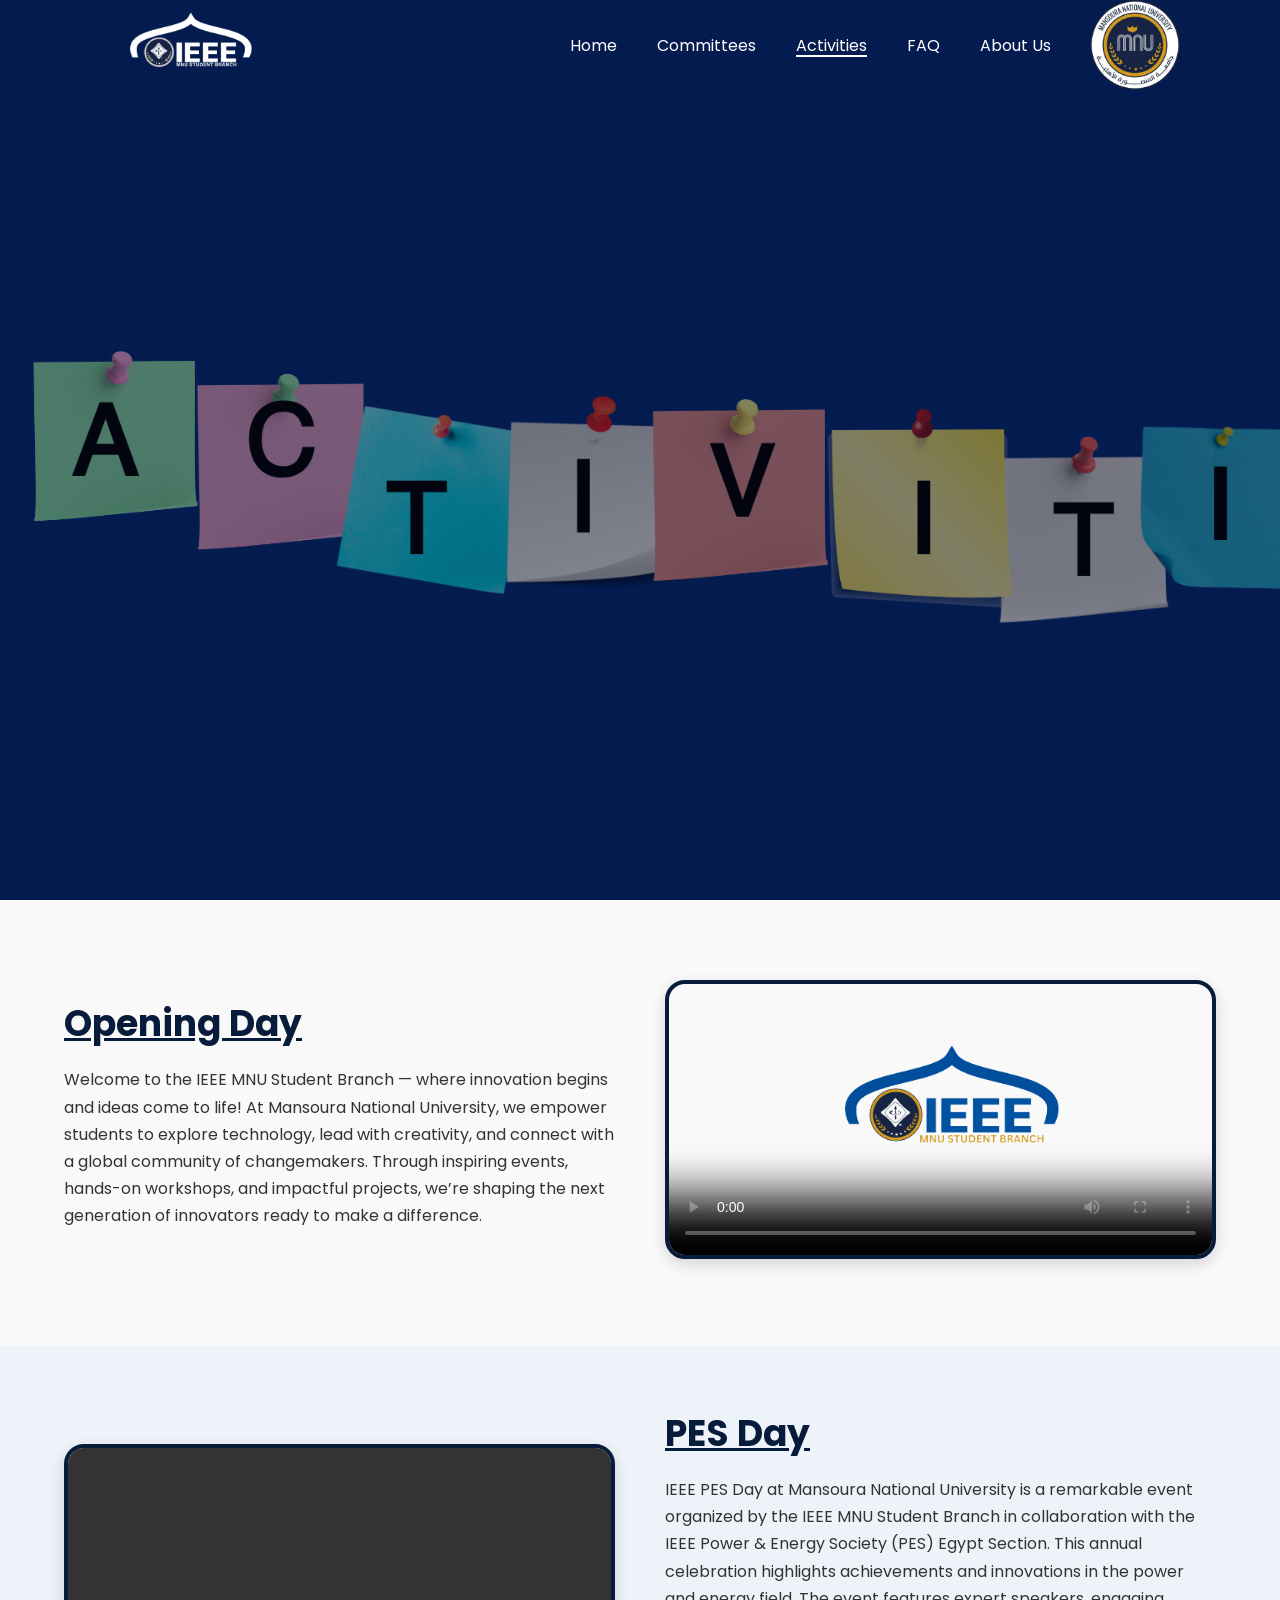
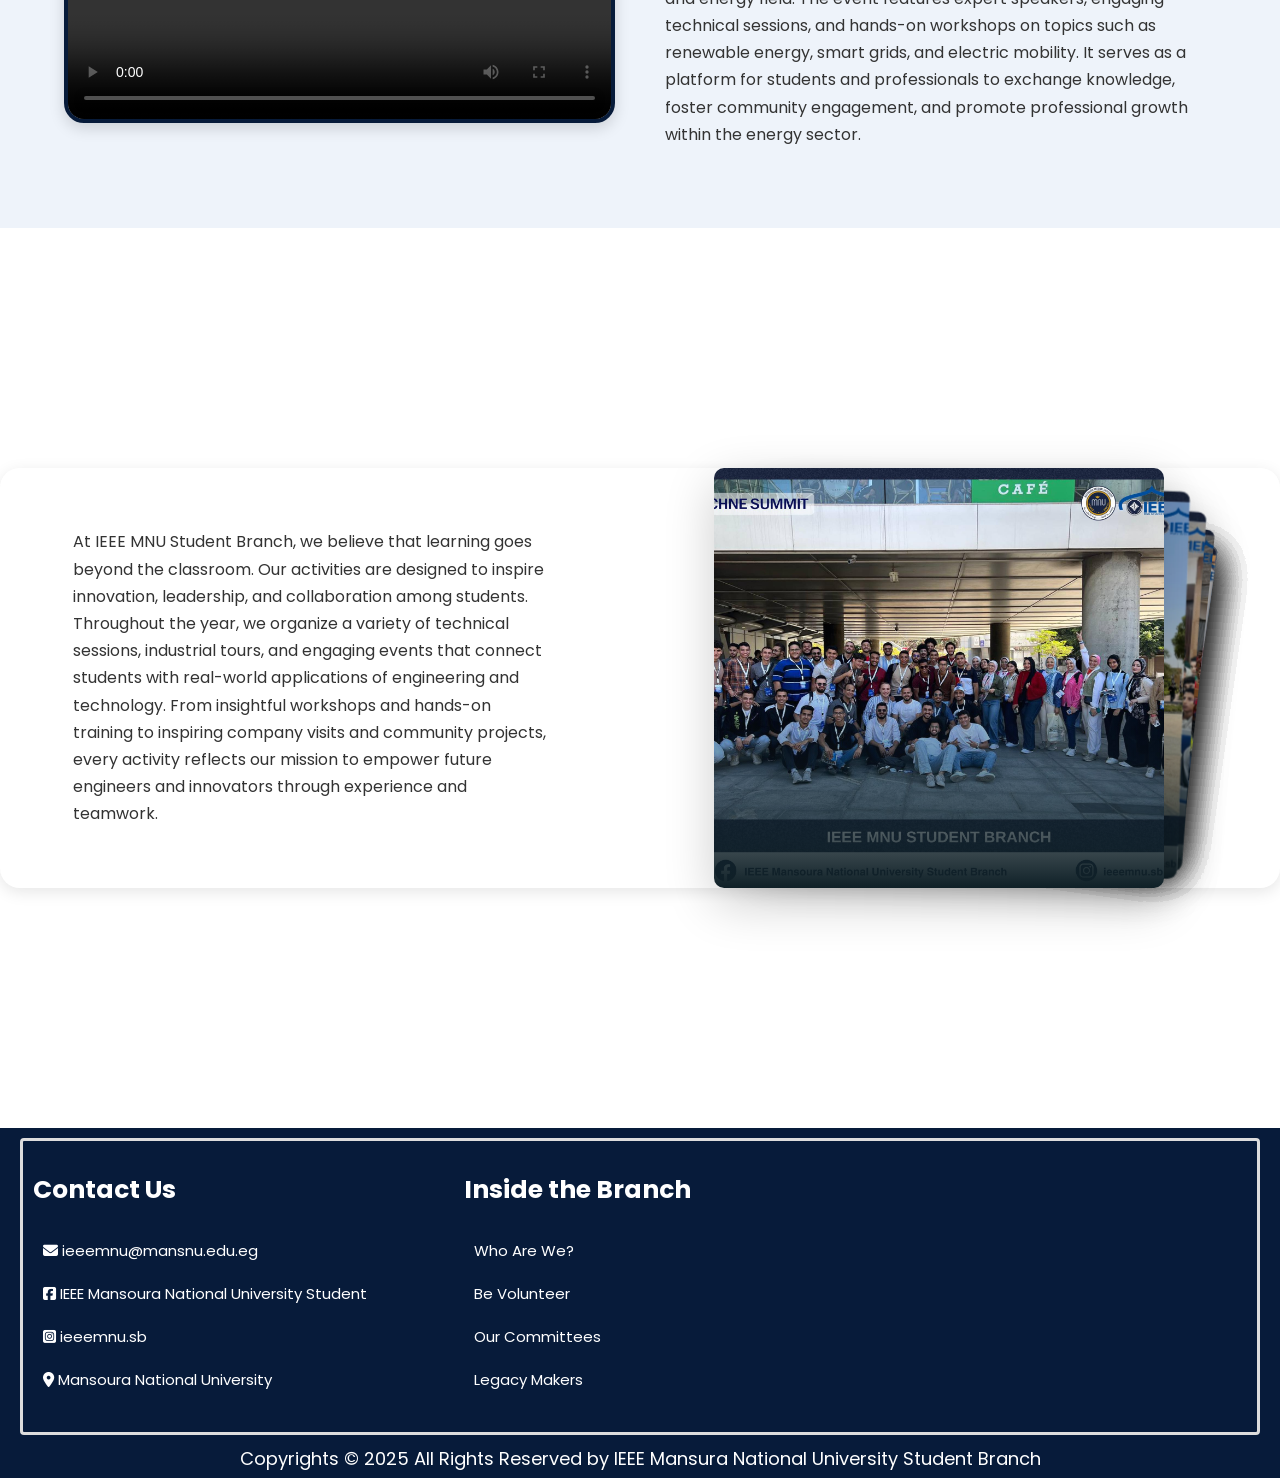
==== act-index.html @ 955e500f "update" ====
<!DOCTYPE html>
<html lang="en">

<head>
    <meta charset="UTF-8">
    <meta name="viewport" content="width=device-width, initial-scale=1.0">
    <title>IEEE MNU SB</title>
    <link rel="stylesheet" href="css/act-style.css">
    <link rel="stylesheet" href="css/all.css">
        <link rel="shortcut icon" href="home-imgs/IEEE MNU SB logo white.png" type="imgs/png" />

    <link
        href="https://fonts.googleapis.com/css2?family=Poppins:ital,wght@0,100;0,200;0,300;0,400;0,500;0,600;0,700;0,800;0,900;1,100;1,200;1,300;1,400;1,500;1,600;1,700;1,800;1,900&display=swap"
        rel="stylesheet">

 <!-- swiper -->
  <link
  rel="stylesheet"
  href="https://cdn.jsdelivr.net/npm/swiper@11/swiper-bundle.min.css"
/>
<script src="https://cdn.jsdelivr.net/npm/swiper@11/swiper-bundle.min.js"></script>


<body dir="ltr">
    <!--********************First Section************************* -->
   <div class="home">
     
              <header>
               <img src="home-imgs/IEEE MNU SB logo white.png"  class="ieee-logo" decoding="async">
               <i class="fa-solid fa-bars fa"></i>
   <ul class="nav-ul">
                  
                    <li><a href="home-index.html" >Home</a></li>
                    <li><a href="com-index.html" >Committees</a></li>
                    <li><a href="act-index.html">Activities</a></li>
                    <li ><a href="faq-index.html">FAQ</a></li>
                    <li><a href="about-index.html">About Us</a></li>
                   <i class="fa-solid fa-xmark fa"></i>
                </ul>
               <img src="home-imgs/mnu.png"  class="mnu-logo" decoding="async">
               
  </header>
</div> <!-- home -->

 <!-- *************************opening Section********************************************* -->
<section class="activity">
  <div class="container">
    <div class="content">
      <h2>Opening Day</h2>
      <p>
    Welcome to the IEEE MNU Student Branch — where innovation begins and ideas come to life!
At Mansoura National University, we empower students to explore technology, lead with creativity, and connect with a global community of changemakers. Through inspiring events, hands-on workshops, and impactful projects, we’re shaping the next generation of innovators ready to make a difference.
      </p>
    </div>
    <div class="ved">
      <video src="act-imgs/Opening.mp4" controls loop
        poster="home-imgs/IEEE MNU SB logo original .png"></video>
    </div>
  </div>
</section>

<section class="activity alt">
  <div class="container">
    <div class="ved">
      <video src="act-imgs/PES Day.mp4" controls loop></video>
    </div>
    <div class="content">
      <h2>PES Day</h2>
      <p>
       IEEE PES Day at Mansoura National University is a remarkable event organized by the IEEE MNU Student Branch in collaboration with the IEEE Power & Energy Society (PES) Egypt Section. This annual celebration highlights achievements and innovations in the power and energy field. The event features expert speakers, engaging technical sessions, and hands-on workshops on topics such as renewable energy, smart grids, and electric mobility. It serves as a platform for students and professionals to exchange knowledge, foster community engagement, and promote professional growth within the energy sector.
      </p>
    </div>
  </div>
</section>



  
 <!-- *************************WorkShops Section********************************************* -->
   <section class="act">   
  <div class="content">
  <div class="info">
   <p>
    At IEEE MNU Student Branch, we believe that learning goes beyond the classroom. Our activities are 
    designed to inspire innovation, leadership, and collaboration among students. Throughout the year,
     we organize a variety of technical sessions, industrial tours, and engaging events that connect students with
      real-world applications of engineering and technology. From insightful workshops and hands-on training to inspiring company visits and community projects, 
      every activity 
    reflects our mission to empower future engineers and innovators through experience and teamwork.
   </p>

  </div> 


  <div class="swiper">
    <div class="swiper-wrapper">

      

      <div class="swiper-slide">
         <!-- <span>Tour</span>
       <h2>IEEE Day 2023</h2> -->
      </div> 

      <div class="swiper-slide">
         <!-- <span>Tour</span>
       <h2>IEEE Day 2023</h2> -->
      </div> 

      <div class="swiper-slide">
         <!-- <span>Tour</span>
       <h2>IEEE Day 2023</h2> -->
      </div> 

      <div class="swiper-slide">
         <!-- <span>Tour</span>
       <h2>IEEE Day 2023</h2> -->
      </div> 

      <div class="swiper-slide">
         <!-- <span>Tour</span>
       <h2>IEEE Day 2023</h2> -->
      </div> 

      <div class="swiper-slide">
         <!-- <span>Tour</span>
       <h2>IEEE Day 2023</h2> -->
      </div> 

      <div class="swiper-slide">
         <!-- <span>Tour</span>
       <h2>IEEE Day 2023</h2> -->
      </div> 

      <div class="swiper-slide">
         <!-- <span>Tour</span>
       <h2>IEEE Day 2023</h2> -->
      </div> 

      <div class="swiper-slide">
         <!-- <span>Tour</span>
       <h2>IEEE Day 2023</h2> -->
      </div> 

      <div class="swiper-slide">
         <!-- <span>Tour</span>
       <h2>IEEE Day 2023</h2> -->
      </div> 

      <div class="swiper-slide">
         <!-- <span>Tour</span>
       <h2>IEEE Day 2023</h2> -->
      </div> 

      <div class="swiper-slide">
         <!-- <span>Tour</span>
       <h2>IEEE Day 2023</h2> -->
      </div> 

      <div class="swiper-slide">
         <!-- <span>Tour</span>
       <h2>IEEE Day 2023</h2> -->
      </div> 

      <div class="swiper-slide">
         <!-- <span>Tour</span>
       <h2>IEEE Day 2023</h2> -->
      </div> 

      <div class="swiper-slide">
         <!-- <span>Tour</span>
       <h2>IEEE Day 2023</h2> -->
      </div> 

      <div class="swiper-slide">
         <!-- <span>Tour</span>
       <h2>IEEE Day 2023</h2> -->
      </div> 

      <div class="swiper-slide">
         <!-- <span>Tour</span>
       <h2>IEEE Day 2023</h2> -->
      </div> 

    </div>
  </div> 


  </div> 

 <ul class="circles">
    <li></li>
    <li></li>
    <li></li>
    <li></li>
   <li></li>
    <li></li>
    <li></li>
    <li></li> 
  </ul>

</section>  

   <!-- *************************Tour Section********************************************* -->
   <!-- <div class="tour">
    <div class="container">
        <div class="tour-header">
            <h2> Our Visits & Tours</h2>
            <p>"<i class="fa-solid fa-street-view"></i>"</p>
    </div>
        <div class="parent">
             <div class="tour-txt">
                <p> NEEEEEEEEEEEEEEEEEEEEEEd ANNNNNNNNNNNNNNother Description 
                    These sessions offer participants the opportunity to gain new skills, 
                    deepen their knowledge on specific subjects, and network with professionals
                     in their field. Workshops often involve hands-on activities,<br>
                     group discussions, and interactive presentations, making the learning process
                      engaging and practical, are provided from Creativa Hub Mansoura .</p>
             </div>

             <div class="tour-imgs">
                <img src="act-imgs/ESPC1.jpg" alt="" >
                <img src="act-imgs/ESPC2.jpg" alt=""class="img2">
                <img src="act-imgs/techne_driftsHR.jpg" alt="">
                <img src="act-imgs/techni-Drifts.jpg" alt="" class="img4">
                  <br>
                <img src="act-imgs/IEEEDay.jpg" alt="" class="img4">
                <img src="act-imgs/Iftar.jpg" alt="" class="img4">
                <img src="act-imgs/Maker_Fair.jpg" alt="" class="img4">
                <img src="act-imgs/PESClosing.jpg" alt="" class="img4">
              </div> 
        </div> 
    </div>
</div> -->

  <!-- ***************************footer*************** -->
   <section class="footer">

            <div class="container">

                <div class="social">
                    <h4>Contact Us</h4>
                
                    <a href="mailto:ieeemnu@mansnu.edu.eg" target="_blank" title="IEEE MNU Mail">
                        <i class="fa-solid fa-envelope mail">
                        </i>  ieeemnu@mansnu.edu.eg</a>

                    <a href="https://www.facebook.com/IEEEMNU" target="_blank">
                        <i class="fa-brands fa-square-facebook face"></i>  IEEE Mansoura National University Student
                    </a>

                    <a href="https://www.instagram.com/ieeemnu.sb/?fbclid=IwZXh0bgNhZW0CMTAAAR0YwhYOv6CTPQkxg0qoeaxw5nGsKzJ3nw-2QF_QmZeESE4cSYbUniLJsTg_aem_AdPbhMYUMHHNapTCGREAC025FdtQzaEeFzA7OxqoZ2OONMUqTX0tQJjS_79JdUxKqpMpinKRZe6B1l8v2W22JoAf"
                        target="_blank" title="IEEE MNU Instagram ">
                        <i class="fa-brands fa-square-instagram insta">
                        </i>  ieeemnu.sb</a>

                    <a href="https://maps.app.goo.gl/CkwGRuxgBW1m6M638" target="_blank"><i
                            class="fa-solid fa-location-dot loc"></i>  Mansoura National University</a>

                </div> <!-- social -->
                <div class="center">
                    <h3>Inside the Branch</h3>
                    <a href="about-index.html#aboutus">Who Are We?</a>
                    <a href="faq-index.html#vol">Be Volunteer</a>
                    <a href="com-index.html#com">Our Committees</a>
                    <a href="about-index.html#old">Legacy Makers</a>
                </div> <!-- center -->
                <div class="location">
                    <iframe
                        src="https://www.google.com/maps/embed?pb=!1m18!1m12!1m3!1d3403.7493361033007!2d31.47636257476732!3d31.448567050687576!2m3!1f0!2f0!3f0!3m2!1i1024!2i768!4f13.1!3m3!1m2!1s0x14f75dc1e2c0e571%3A0xe1361b543a497b6f!2sMansoura%20National%20University!5e0!3m2!1sen!2seg!4v1723781668851!5m2!1sen!2seg"
                        style="border:0;border-radius: 5px; width: 470px;   height: 250px;" allowfullscreen=""
                        loading="lazy" referrerpolicy="no-referrer-when-downgrade">
                    </iframe>

                </div> <!-- location -->

                <!-- <p>#For every <span>E</span> there’s a <span> We</span></p> -->


            </div> 
            <p>Copyrights &copy; 2025 All Rights Reserved by IEEE Mansura National University Student Branch</p>

        </section>
        <script src="https://cdn.jsdelivr.net/npm/swiper@11/swiper-bundle.min.js"></script>
     
        <script src="js/home.js"></script>

</body>
</html>
---- css/act-style.css ----
*{
   margin: 0;
   padding: 0;
   box-sizing: border-box;
   font-family:"Poppins", sans-serif;
   scroll-behavior: smooth;

}
:root{
    --white-color: #fff;
    --main-color:#071b3a;
    --second-color:#ddd;
}
body{
    font-family: sans-serif;
    min-height: 100vh;
}
.home{
  background-image: linear-gradient(rgba(4, 9, 30, 0.5),rgba(4,9,30,0.5)),url(../act-imgs/act-img\ \(2\).png);
  width: 100%;
  height: 100vh;
  background-size: cover;
  position: relative;
 
}
header{
    z-index: 100;
    position: fixed;
    width: 100%;
    height: 90px;
    display: flex;
    justify-content: space-between;
    align-items: center;
    transition: 0.6s;
    -webkit-transition: 0.6s;
    -moz-transition: 0.6s;
    -ms-transition: 0.6s;
    -o-transition: 0.6s;
     padding: 4px 100px;
     
     
}
header.sticky{
 padding: 5px 80px;
 background: #071b3a71;
 backdrop-filter: blur(10px);
  box-shadow: 0 3px 6px rgba(5, 17, 19, 0.2);
  border-radius: 0 20px 20px 0;
  -webkit-border-radius: 0 0px 20px 20px;
  -moz-border-radius: 0 20px 20px 0;
  -ms-border-radius: 0 20px 20px 0;
  -o-border-radius: 0 20px 20px 0;

}
header .ieee-logo{
    position: relative;
    width: 180px;
    padding-top: 1px;
}
header ul{
    position: relative;
    display: flex;
    align-items: center;
    justify-content: center;
    /* background: red; */
    
}
header ul li {
 list-style: none;
 padding: 20px;
 
}
header ul li a{
    text-decoration: none;
    color: var(--white-color);
   position: relative;
}
header .mnu-logo{
  width: 90px;
   margin-left: -250px;
}
header ul li a::after {
  content: "";
  position: absolute;
  bottom: 0;
  left: 0;
  width: 0;
  height: 2px;
  background-color: var(--white-color);
  transition: width 0.4s ease;
}

header ul li a:hover::after {
  width: 100%;
}

/* Keep underline for active link */
header ul li a.active::after {
  width: 100%;
}
header .fa{
  display: none;
}
@media(max-width: 700px){
  .text-box h1{
    font-size: 40px;
}
.text-box p{
    font-size:20px ;
}
.text-box p span {
    font-size: 24px;
}

header .nav-ul {
 position: absolute;
 display: block;
 background: #071b3a;
 height: 100vh;
 width: 200px;
 top: 0;
 right:-200px;
 text-align: left;
 z-index: 150;
}

header .fa{
  display: block;
  color: #fff;
  padding: 15px;
}
 header .fa-bars{
         margin-right: -267px;
        font-size: 18px;
  
 }
 header .ieee-logo{
    width: 111px;
    margin-left: -106px;
}
header .mnu-logo{
          width: 60px;
        margin-right: 224px;
}
header.sticky{
 padding:4px;

}
}
/* ********************** About Section******************************** */
/* Section base */
.activity {
  width: 100%;
  padding: 80px 0;
  background: #f9f9f9;
}

.activity.alt {
  background: #eef3fa; /* لون مختلف للتمييز بين السكشنات */
}

/* Container layout */
.activity .container {
  display: flex;
  align-items: center;
  justify-content: space-between;
  width: 90%;
  margin: auto;
  gap: 50px;
  flex-wrap: wrap;
}

/* Text section */
.activity .content {
  flex: 1 1 45%;
}

.activity .content h2 {
  font-size: 36px;
  color: #071b3a;
  text-decoration: underline;
  margin-bottom: 15px;
  margin-top: -20px;
}

.activity .content p {
  font-size: 16px;
  line-height: 1.7;
  color: #333;
}

/* Video section */
.activity .ved {
  flex: 1 1 45%;
}

.activity .ved video {
  width: 100%;
  border-radius: 20px;
  border: 4px solid #071b3a;
  box-shadow: 0 5px 15px rgba(0,0,0,0.15);
  transition: transform 0.3s ease;
}

.activity .ved video:hover {
  transform: scale(1.03);
}

/* Responsive design */
@media (max-width: 900px) {
  .activity .container {
    flex-direction: column;
    text-align: center;
  }
  .activity .content, .activity .ved {
    flex: 1 1 100%;
  }
  .activity .content h2 {
    font-size: 28px;
  }
  .activity .content p {
    font-size: 15px;
  }
}



/* **********************WorkShops Section******************************************************** */
*::after,
 *::before{
  margin: 0;
  padding: 0;
  box-sizing: border-box;
}
.act{
  position: relative;
  display: flex;
  justify-content: center;
  align-items: center;
  min-height: 100vh;
  overflow: hidden;
}
.act .content{

display: flex;
flex-direction: row;
justify-content: center;
align-items: center;
gap: 10px;
background-color: linear-gradient(180deg,rgba(255,255,255,0.3) 0% ,rgba(255,255,255,0) 100%);
backdrop-filter: blur(30px);
border-radius: 20px;
width: min(1300px ,100%);
box-shadow:  0 0.5px 0 1px rgba(255,255,255,0.2) inset , 0 1px 0 0 rgba(255,255,255,0.65) inset , 0 4px 16px rgba(0,0,0,0.1)  ;
z-index: 50;
}
.info{
  display: flex;
  /* flex-direction: column; */
  justify-content: center;
  align-items: center;
  max-width: 550px;
  padding: 0 35px;
  text-align:left;
  margin-left: 38px;


}
.info p{
  /* color: var(--main-color);
  font-weight: 500;
  font-size: 1rem;
  margin-bottom: 20px;
  line-height: 1.1;
  letter-spacing: 2; */
    font-size: 16px;
  line-height: 1.7;
  color: #333;
  width: 110%;
 
}
.btn{
  display: block;
  padding: 10px 40px;
  margin: 10px auto ;
  font-size: 1.1rem;
  font-weight: 700;
  border-radius: 4px;
  outline: 0;
  text-decoration: none;
  color: #071b3a;
  background-color: rgba(255, 255, 255 , 0.9);
  box-shadow: 0 6px 30px rgba(0,0,0,0.1);
  border: 1px solid rgba(255,255,255,0.3);
  cursor: pointer;
}
.swiper{
  width: 450px;
  height: 420px;
  padding: 50px -50px 50px 0;
}
.swiper-slide{
  position: relative;
  box-shadow: 0 15px 50px rgba(0,0,0,0.2);
  border-radius: 10px;
}
.swiper-slide span{
  position: absolute;
  top: 0;
  right: 0;
  color: #fff;
  padding: 7px 18px;
  margin: 10px;
  border-radius: 20px;
  letter-spacing: 15px;
  font-size: 0.8rem;
  font-weight: 700;
  font-family: inherit;
  background: rgba(255,255,255,0.095);
  box-shadow:inset 1px -2px 20px rgba(214,214,214,0.17) , inset -3px 3px 3px rgba(255,255,255,0.4) ;
  backdrop-filter: blur(75px);
}
.swiper-slide h2{
  position: absolute;
  left: 0;
  bottom: 0;
  color: #fff;
  font-weight: 400;
  font-style: 1.1rem;
  line-height: 1.4;
  margin: 0 0 20px 20px;
}
.swiper-slide:nth-child(1n){
  
  background: linear-gradient(to top , #0f2027 , #203a4300 ,#2c536400),url(../act-imgs/techne\ summit.jpg) no-repeat 50% 50% / cover ;
}
.swiper-slide:nth-child(2n){
  background: linear-gradient(to top , #0f2027 , #203a4300 ,#2c536400),url(../act-imgs/BUC.jpg) no-repeat 50% 50% / cover ;
}
.swiper-slide:nth-child(3n){
  background: linear-gradient(to top , #0f2027 , #203a4300 ,#2c536400),url(../act-imgs/aiandent.jpg) no-repeat 50% 50% / cover ;
}
.swiper-slide:nth-child(4n){
  background: linear-gradient(to top , #0f2027 , #203a4300 ,#2c536400),url(../act-imgs/competion.jpg) no-repeat 50% 50% / cover ;

}
.swiper-slide:nth-child(5n){
  background: linear-gradient(to top , #0f2027 , #203a4300 ,#2c536400),url(../act-imgs/congress.jpg) no-repeat 50% 50% / cover ;
}
.swiper-slide:nth-child(6n){
  background: linear-gradient(to top , #0f2027 , #203a4300 ,#2c536400),url(../act-imgs/creativa.jpg) no-repeat 50% 50% / cover ;
}
.swiper-slide:nth-child(7n){
  background: linear-gradient(to top , #0f2027 , #203a4300 ,#2c536400),url(../act-imgs/ESPC.jpg) no-repeat 50% 50% / cover ;
}
.swiper-slide:nth-child(8n){
  background: linear-gradient(to top , #0f2027 , #203a4300 ,#2c536400),url(../act-imgs/ieee\ day\ 2025.jpg) no-repeat 50% 50% / cover ;
}
.swiper-slide:nth-child(9n){
  background: linear-gradient(to top , #0f2027 , #203a4300 ,#2c536400),url(../act-imgs/IEEEDay.jpg) no-repeat 50% 50% / cover ;
}
.swiper-slide:nth-child(10n){
  background: linear-gradient(to top , #0f2027 , #203a4300 ,#2c536400),url(../act-imgs/ieeeday2024.jpg) no-repeat 50% 50% / cover ;
}
.swiper-slide:nth-child(11n){
  background: linear-gradient(to top , #0f2027 , #203a4300 ,#2c536400),url(../act-imgs/maker\ faire.jpg) no-repeat 50% 50% / cover ;
}
.swiper-slide:nth-child(12n){
  background: linear-gradient(to top , #0f2027 , #203a4300 ,#2c536400),url(../act-imgs/techne\ summit\ 2025.jpg) no-repeat 50% 50% / cover ;
}
.swiper-slide:nth-child(13n){
  background: linear-gradient(to top , #0f2027 , #203a4300 ,#2c536400),url(../act-imgs/techne\ summit.jpg) no-repeat 50% 50% / cover ;
}
.swiper-slide:nth-child(14n){
  background: linear-gradient(to top , #0f2027 , #203a4300 ,#2c536400),url(../act-imgs/techne_driftsHR.jpg) no-repeat 50% 50% / cover ;
}
.swiper-slide:nth-child(15n){
  background: linear-gradient(to top , #0f2027 , #203a4300 ,#2c536400),url(../act-imgs/techni-Drifts.jpg) no-repeat 50% 50% / cover ;
}
.swiper-slide:nth-child(16n){
  background: linear-gradient(to top , #0f2027 , #203a4300 ,#2c536400),url(../act-imgs/techshift2025.jpg) no-repeat 50% 50% / cover ;
}
.swiper-slide:nth-child(17n){
  background: linear-gradient(to top , #0f2027 , #203a4300 ,#2c536400),url(../act-imgs/websissions.jpg) no-repeat 50% 50% / cover ;
}

.circles{
  position: absolute;
  top: 0;
  left: 0;
  width: 100%;
  height: 100%;
  overflow: hidden;
}
.circles li{
  position: absolute;
  display: block;
  list-style: none;
  width: 20px;
  height: 20px;
 background-color: #171442;
 background-image: linear-gradient(225deg ,#251364 0%  , #41225c 50% ,#2b86ac 100% );
 animation: animate 25s linear infinite;
 bottom: -150px;

}
.circles li:nth-child(1){
  left: 25%;
  width: 80px;
  height: 80px;
  animation-delay: 0;
}
.circles li:nth-child(2){
  left: 10%;
  width: 20px;
  height: 20px;
  animation-delay: 2s;
  animation-duration: 12s;
}
.circles li:nth-child(3){
  left: 70%;
  width: 20px;
  height: 20px;
  animation-delay: 4s;
}
.circles li:nth-child(4){
  left: 40%;
  width: 60px;
  height: 60px;
  animation-delay: 0;
  animation-duration: 18s;
}
@keyframes animate {
  0%{
         transform: translateY(0) rotate(0deg);
         opacity: 1;
         border-radius: 0;
  }
  100%{
           transform:translatey(-1000px) rotate(720deg);
           opacity: 0;
           border-radius: 50%;
  }
  
}
@media (max-width:750px) {
  .content{
    flex-direction: column-reverse;
  }
  .btn{
    margin: 10px auto;
  }
}

/* * ****************************************foooter****************** */ 
  .footer{
    position: relative;
    width: 100%;
    height:350px;
    background-color:var(--main-color);
    padding: 10px 20px;
    
}

.footer .container{
    display: flex;
    justify-content: space-between;
    align-items: center;
    width: 100%;
    height: 90%;
    margin: auto;
    padding: 10px;
    border: 3px solid var(--second-color);
    border-radius: 4px;
    flex-wrap: wrap;
}
.social{
  display: flex;
  flex-direction: column;
}
.footer .container .social h4{
    color: var(--white-color);
    font-size: 25px;
    padding-bottom: 20px;
}
.footer .container .social a{
    color: var(--white-color);
    font-size: 15px;
    padding: 10px;
    text-decoration: none;
    display: inline-block;
}
.footer .container .social a i{
    transition: 0.3s;
}
.footer .container .social a:hover{
    color: var(--second-color);
     padding-right: 12px;
}
.footer p{
    color: var(--white-color);
    font-size: 18px;
    text-align: center;
    width: 100%;
    margin-top: 10px;
}
.center{
  display: flex;
  flex-direction: column;
} 
.center h3{
    color: var(--white-color);
    font-size: 25px;
    padding-bottom: 20px;
    text-align: center;
    /* text-decoration: underline; */
}
.center a{
    color: var(--white-color);
    font-size: 15px;
    padding: 10px;
    text-decoration: none;
    display: inline-block;
    transition: 0.4s;
}
.center a:hover{
    color: var(--second-color);
     padding-right: 12px;
     text-decoration: underline;
}
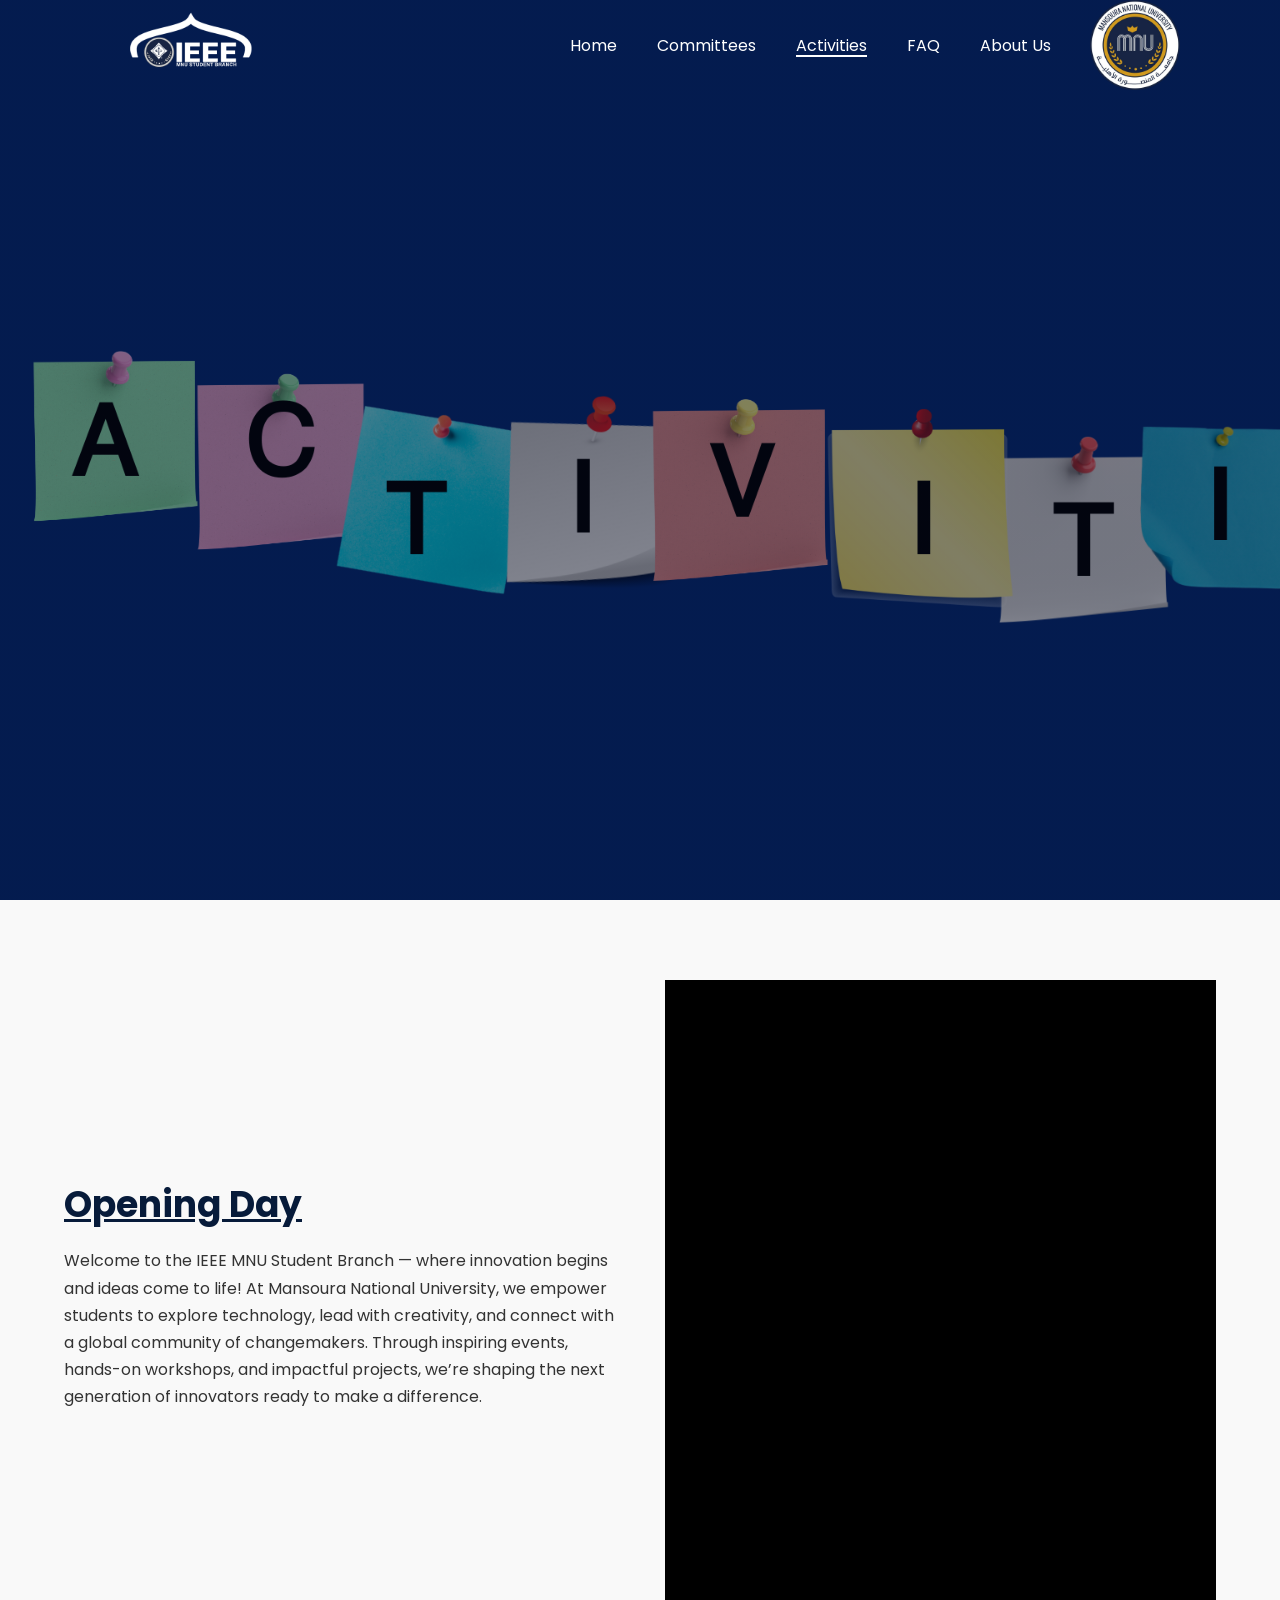
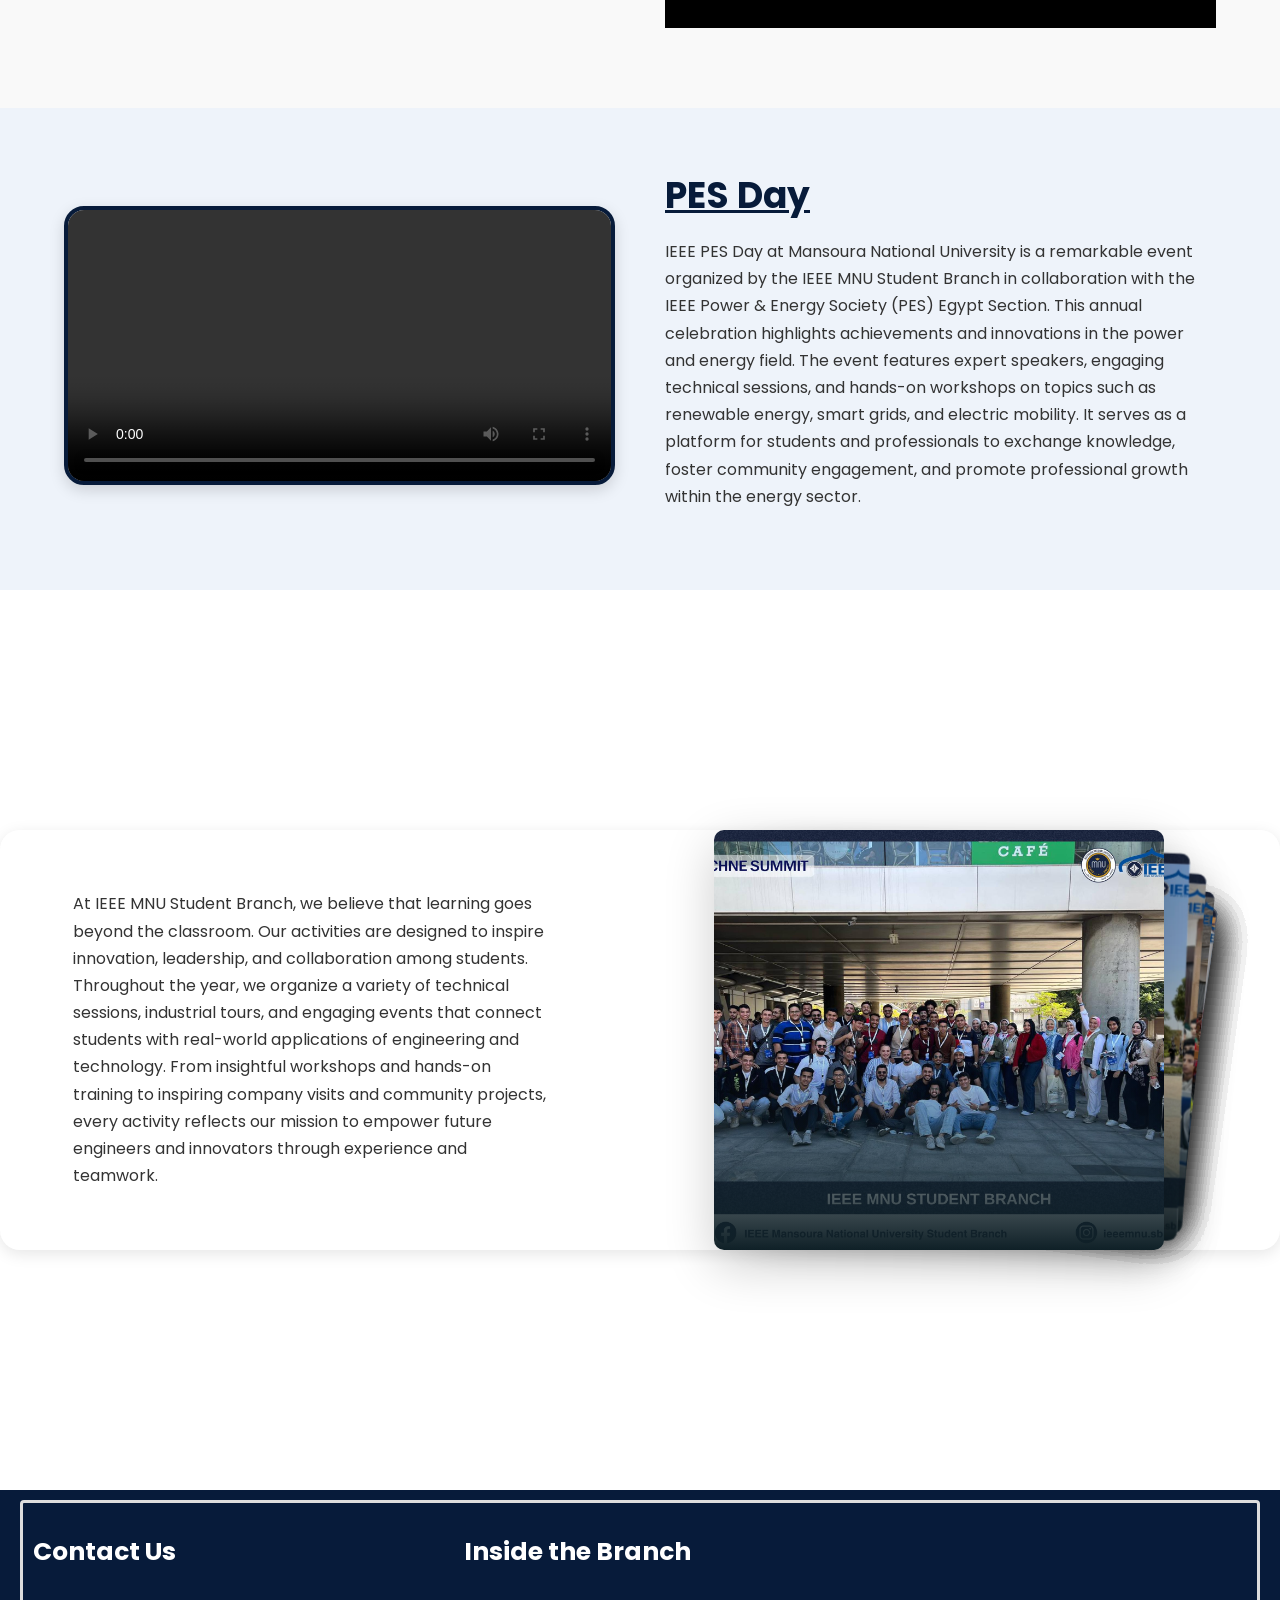
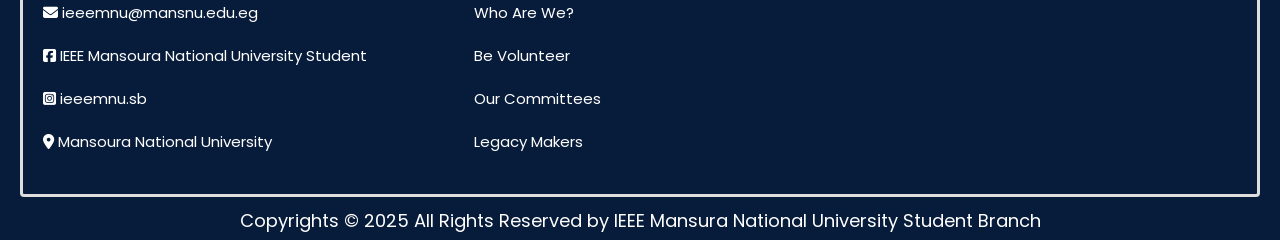
==== commit ba862df9: "Replace video element with YouTube iframe" ====
--- a/act-index.html
+++ b/act-index.html
@@ -52,10 +52,17 @@
 At Mansoura National University, we empower students to explore technology, lead with creativity, and connect with a global community of changemakers. Through inspiring events, hands-on workshops, and impactful projects, we’re shaping the next generation of innovators ready to make a difference.
       </p>
     </div>
-    <div class="ved">
-      <video src="act-imgs/Opening.mp4" controls loop
-        poster="home-imgs/IEEE MNU SB logo original .png"></video>
-    </div>
+    <div class="ved" style="position:relative; padding-bottom:56.25%; height:0; overflow:hidden; max-width:100%; background:#000;">
+  <iframe 
+    src="https://www.youtube.com/embed/cLzF8QHQVLA?autoplay=0&loop=1&modestbranding=1&rel=0"
+    title="IEEE MNU SB Video"
+    frameborder="0"
+    allow="accelerometer; autoplay; clipboard-write; encrypted-media; gyroscope; picture-in-picture; fullscreen"
+    allowfullscreen
+    style="position:absolute; top:0; left:0; width:100%; height:100%;">
+  </iframe>
+</div>
+
   </div>
 </section>
 
@@ -286,4 +293,4 @@
         <script src="js/home.js"></script>
 
 </body>
-</html>+</html>
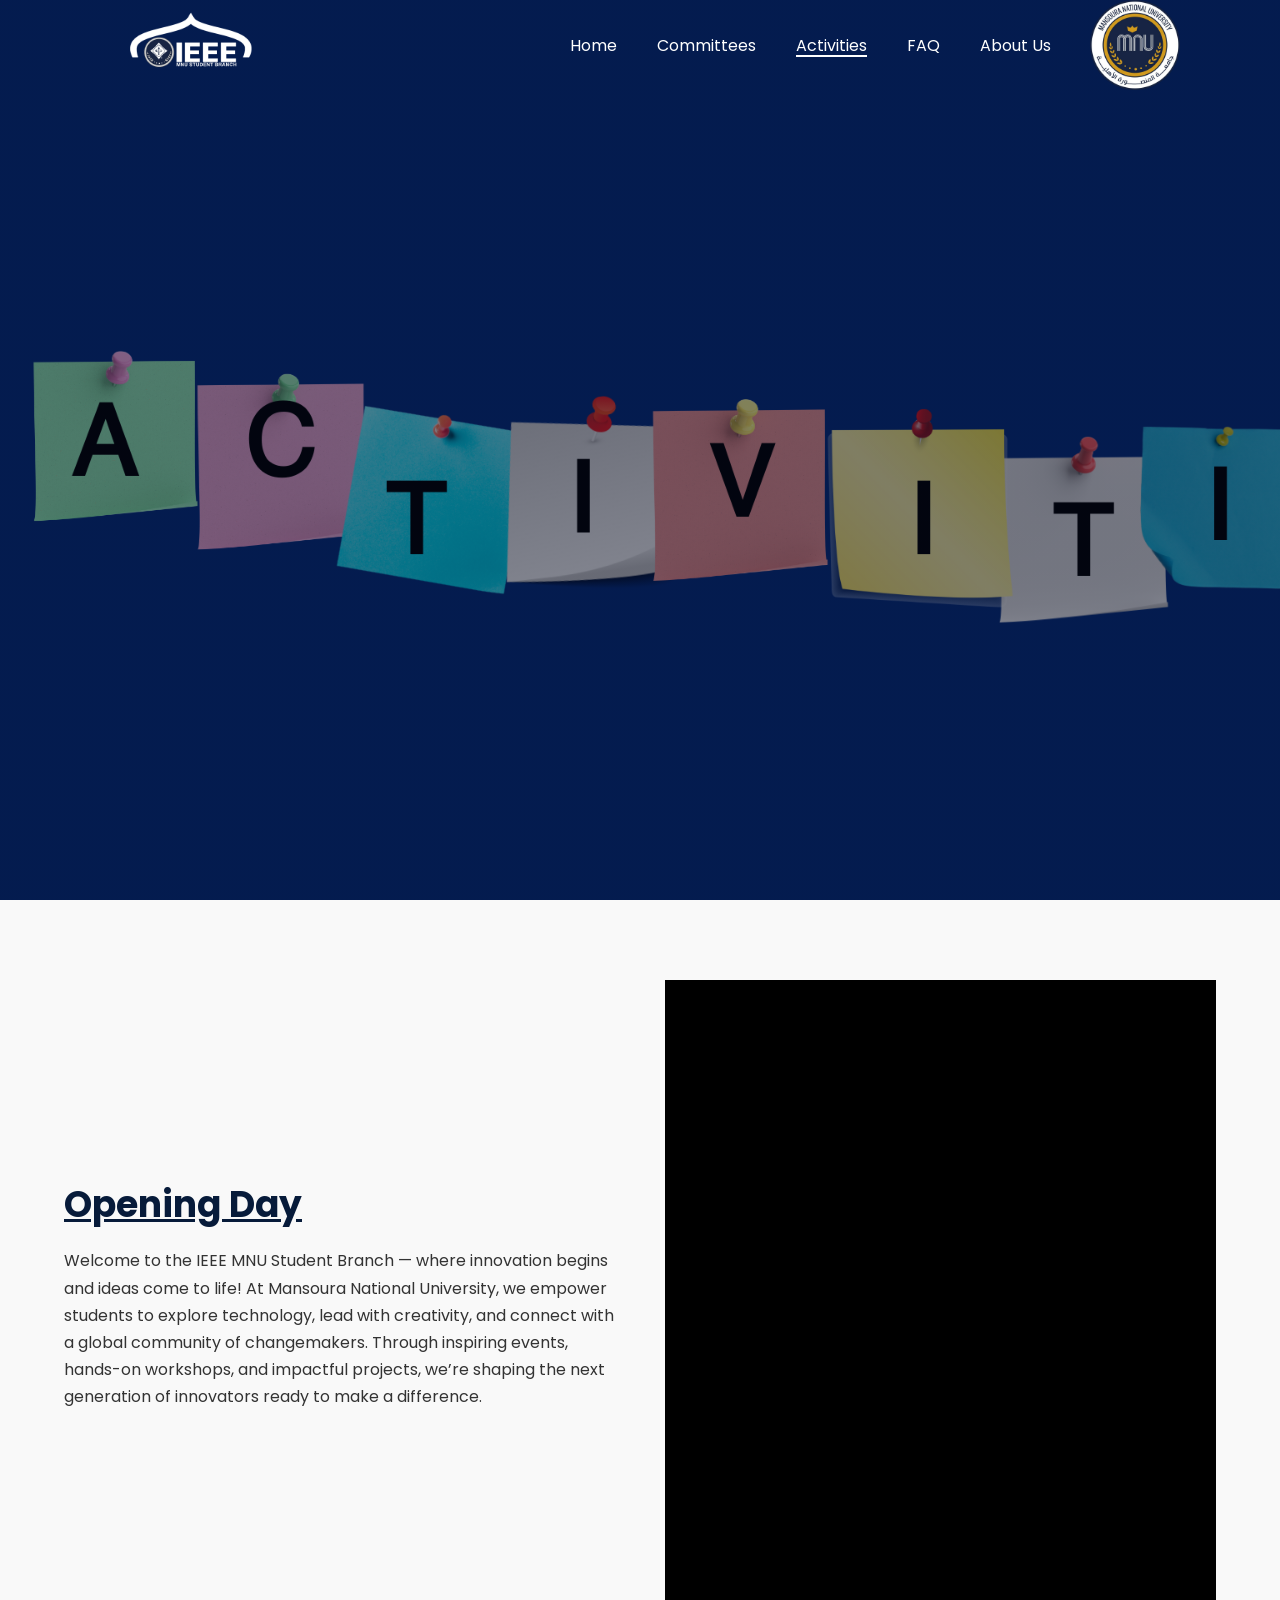
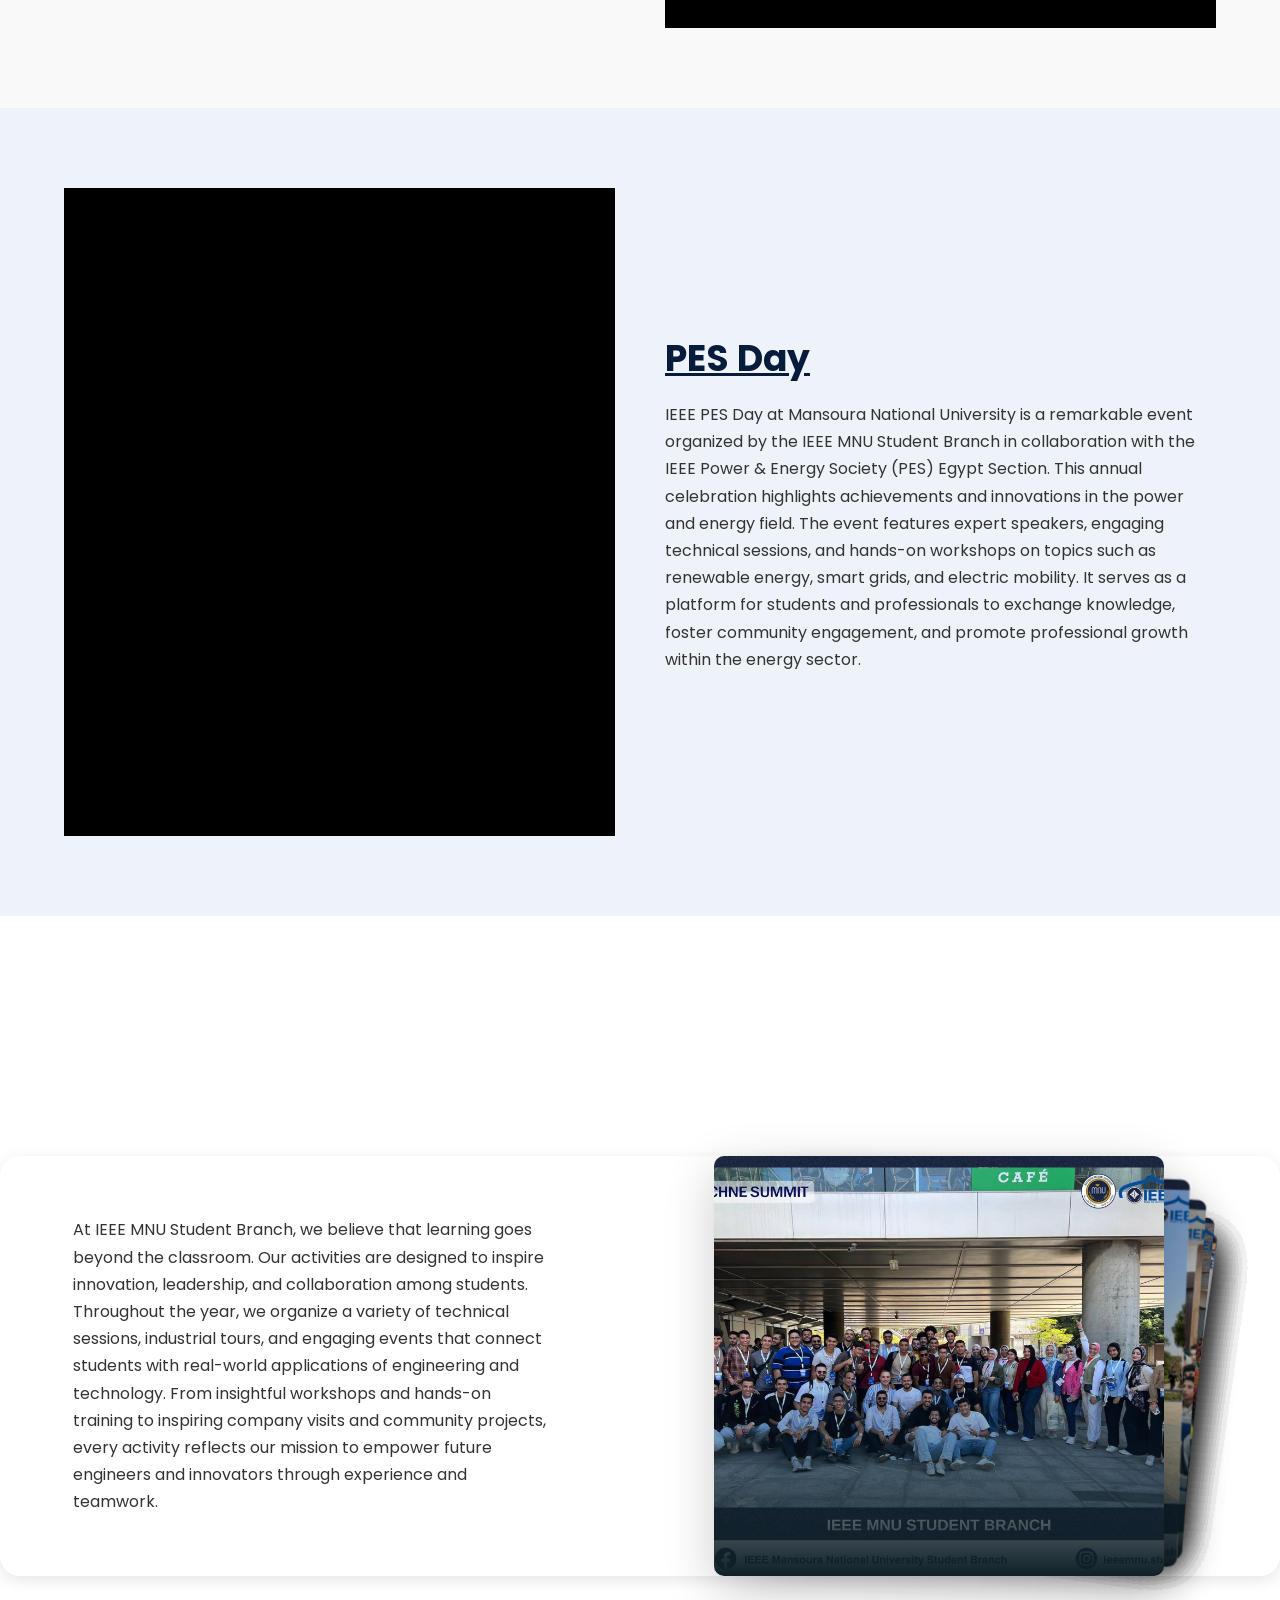
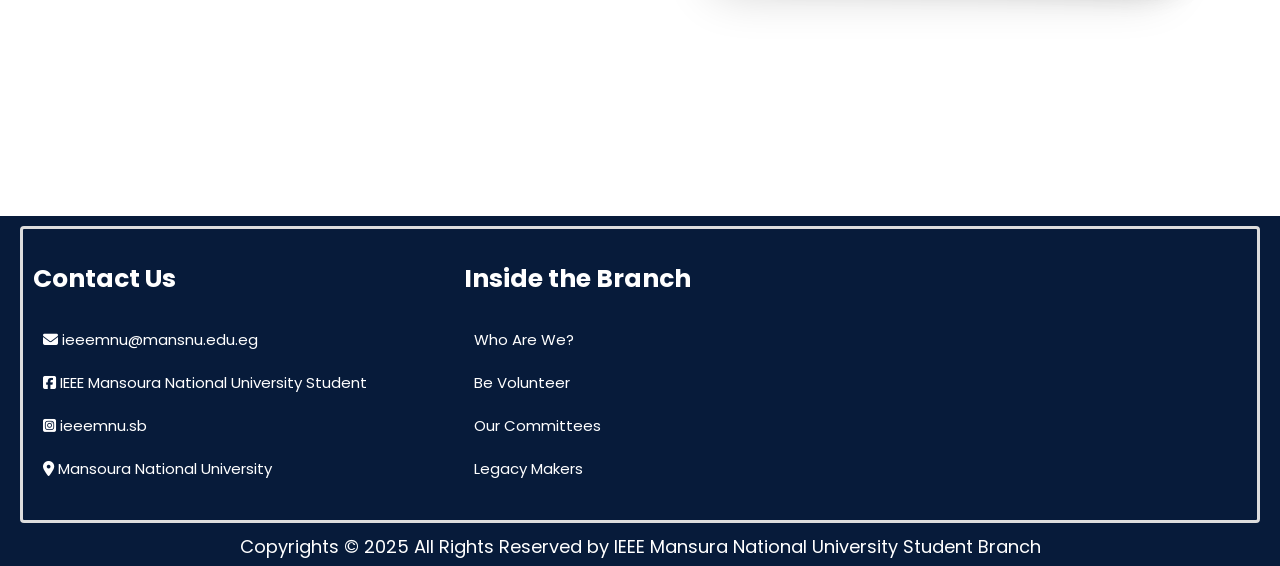
==== commit e1eeb047: "Update act-index.html" ====
--- a/act-index.html
+++ b/act-index.html
@@ -68,9 +68,17 @@
 
 <section class="activity alt">
   <div class="container">
-    <div class="ved">
-      <video src="act-imgs/PES Day.mp4" controls loop></video>
-    </div>
+    <div class="ved" style="position:relative; padding-bottom:56.25%; height:0; overflow:hidden; max-width:100%; background:#000;">
+  <iframe 
+    src="https://www.youtube.com/embed/o6weCloGWSo?autoplay=0&loop=1&modestbranding=1&rel=0"
+    title="PES Day Video"
+    frameborder="0"
+    allow="accelerometer; autoplay; clipboard-write; encrypted-media; gyroscope; picture-in-picture; fullscreen"
+    allowfullscreen
+    style="position:absolute; top:0; left:0; width:100%; height:100%;">
+  </iframe>
+</div>
+
     <div class="content">
       <h2>PES Day</h2>
       <p>
